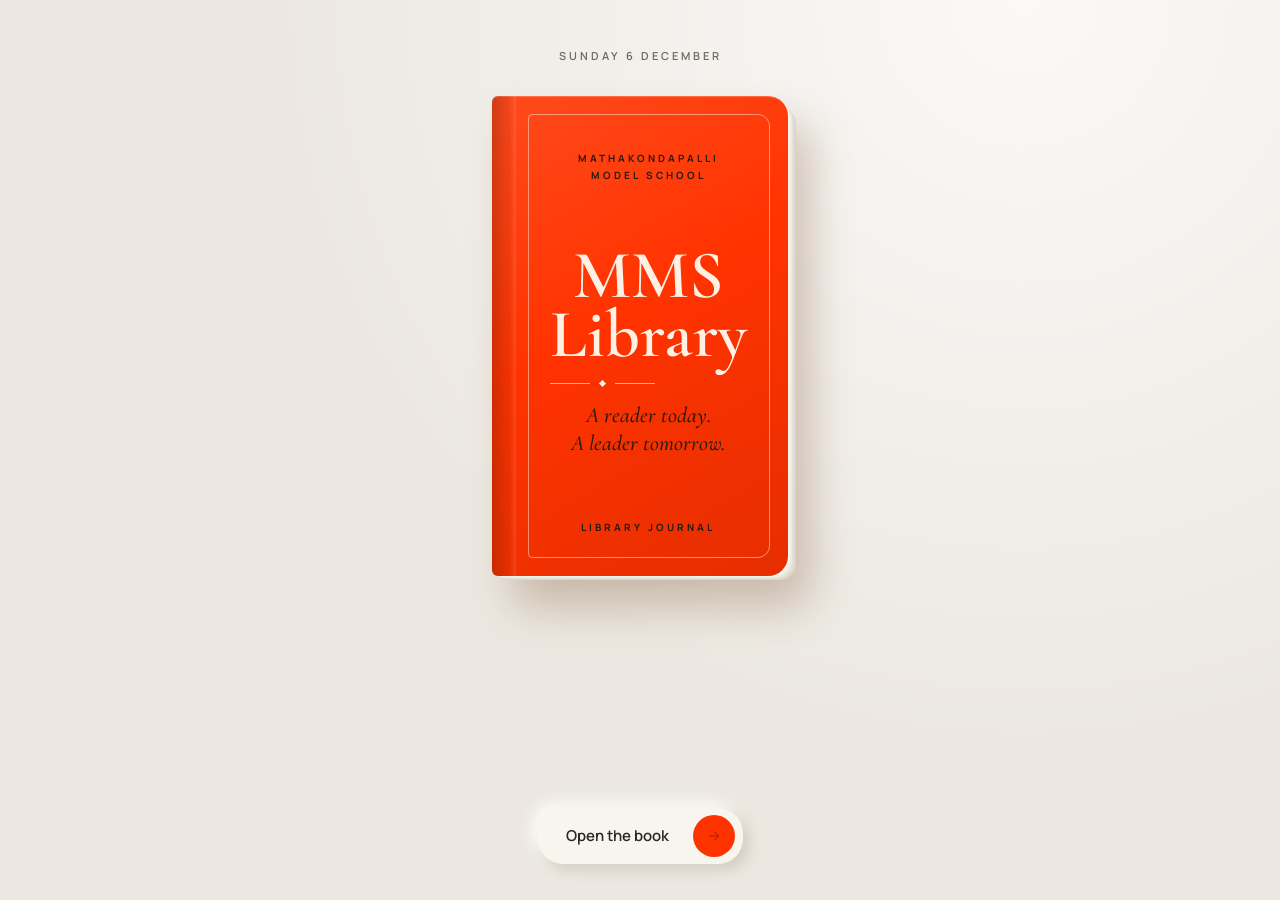
==== index.html @ b8373d0b "New look: premium library journal design Rebuilds every screen as a book page: cover screen, chapter" ====
<!DOCTYPE html>
<html lang="en">
<head>
<meta charset="UTF-8">
<meta name="viewport" content="width=device-width, initial-scale=1.0, maximum-scale=1.0, user-scalable=no">
<title>MMS Library</title>
<meta name="theme-color" content="#ECE8E1">
<meta name="description" content="Library attendance and reading assessment tracking for Mathakondapalli Model School.">
<link rel="manifest" href="./manifest.json">
<link rel="icon" href="./icons/icon-192.png">
<link rel="apple-touch-icon" href="./icons/icon-180.png">
<meta name="apple-mobile-web-app-capable" content="yes">
<meta name="apple-mobile-web-app-status-bar-style" content="default">
<meta name="apple-mobile-web-app-title" content="MMS Library">
<link rel="preconnect" href="https://fonts.googleapis.com">
<link rel="preconnect" href="https://fonts.gstatic.com" crossorigin>
<link href="https://fonts.googleapis.com/css2?family=Cormorant+Garamond:ital,wght@0,500;0,600;1,500&family=Manrope:wght@400;500;600;700&display=swap" rel="stylesheet">
<link rel="stylesheet" href="./styles.css?v=20261002-1">
</head>
<body>

<div id="cover" hidden>
  <span class="cover-date" id="coverDate"></span>
  <div class="cover-book">
    <span class="cover-school">MATHAKONDAPALLI<br>MODEL SCHOOL</span>
    <div>
      <div class="cover-title">MMS<br>Library</div>
      <div class="cover-orn" aria-hidden="true"><i></i><b></b><i></i></div>
      <div class="cover-tag">A reader today.<br>A leader tomorrow.</div>
    </div>
    <span class="cover-foot">LIBRARY JOURNAL</span>
  </div>
  <button class="btn soft" id="openBook">Open the book <span class="knob"><svg viewBox="0 0 24 24" fill="none" stroke="currentColor" stroke-width="2.2" stroke-linecap="round" stroke-linejoin="round" aria-hidden="true"><path d="M5 12h14M13 6l6 6-6 6"/></svg></span></button>
</div>

<div id="app"><main id="main">
  <div id="content"><div class="loading"><div class="spinner"></div>Loading…</div></div>
</main></div>

<nav id="tabbar">
  <button class="tab" data-route="dashboard"><svg viewBox="0 0 24 24" fill="none" stroke="currentColor" stroke-linecap="round" stroke-linejoin="round" aria-hidden="true"><path d="M3 11l9-8 9 8M5 10v10h14V10"/></svg>Home</button>
  <button class="tab" data-route="timetable"><svg viewBox="0 0 24 24" fill="none" stroke="currentColor" stroke-linecap="round" stroke-linejoin="round" aria-hidden="true"><rect x="3" y="4" width="18" height="17" rx="3"/><path d="M3 9h18M8 2v4M16 2v4"/></svg>Timetable</button>
  <button class="tab" data-route="students"><svg viewBox="0 0 24 24" fill="none" stroke="currentColor" stroke-linecap="round" stroke-linejoin="round" aria-hidden="true"><circle cx="9" cy="8" r="3"/><path d="M2.5 20c0-3.6 2.9-6 6.5-6s6.5 2.4 6.5 6M16 9a3 3 0 1 1 0 6M16 15c3 .4 5 2.2 5.5 5"/></svg>Students</button>
  <button class="tab" data-route="attendance"><svg viewBox="0 0 24 24" fill="none" stroke="currentColor" stroke-linecap="round" stroke-linejoin="round" aria-hidden="true"><path d="M9 12l2 2 4-4"/><rect x="3" y="4" width="18" height="17" rx="3"/></svg>Attendance</button>
  <button class="tab" data-route="reports"><svg viewBox="0 0 24 24" fill="none" stroke="currentColor" stroke-linecap="round" stroke-linejoin="round" aria-hidden="true"><path d="M4 19V9M12 19V5M20 19v-7M3 19h18"/></svg>Reports</button>
</nav>

<div id="toast" role="status" aria-live="polite"></div>

<script src="./config.js?v=20261002-1"></script>
<script src="./app.js?v=20261002-1"></script>
</body>
</html>
---- styles.css ----
/* MMS Library — "premium journal" theme
   Warm paper pages, soft raised (neumorphic) surfaces, one orange accent,
   quiet pastels only for status (present/absent) and reading scores. */

:root{
  --bg:#ECE8E1;
  --paper:#F8F5EF;
  --paper-in:#F1EDE5;
  --ink:#2A2622;
  --muted:#6E675E;
  --line:#ECE6DB;
  --orange:#FF3300;
  --orange-ink:#C22700;
  --on-orange:#2A1A12;
  --cream:#FFF0E4;

  --present:#CDE8C4; --present-ink:#1F3A1C;
  --absent:#F7CFC9;  --absent-ink:#4A1E18;
  --score-1:#F7CFC9; --score-1-ink:#4A1E18;
  --score-2:#FBDCC2; --score-2-ink:#4A2A12;
  --score-3:#F6E6AE; --score-3-ink:#3E3410;
  --score-4:#CDE8C4; --score-4-ink:#1F3A1C;
  --score-5:#C4E2E4; --score-5-ink:#16363A;
  --tint-1:#EED8D4; --tint-2:#D9E2EA; --tint-3:#DCE5D5; --tint-4:#F0E4C8; --tint-5:#E0DAEA;

  --raise:6px 6px 14px rgba(170,158,140,.38),-6px -6px 14px rgba(255,255,255,.9);
  --raise-sm:3px 3px 8px rgba(170,158,140,.38),-3px -3px 8px rgba(255,255,255,.9);
  --inset:inset 3px 3px 7px rgba(170,158,140,.38),inset -3px -3px 7px rgba(255,255,255,.9);
  --inset-sm:inset 2px 2px 5px rgba(170,158,140,.38),inset -2px -2px 5px rgba(255,255,255,.9);
  --orange-lift:3px 5px 12px rgba(150,70,40,.28);

  --font-display:'Cormorant Garamond',Georgia,serif;
  --font-body:'Manrope',system-ui,-apple-system,'Segoe UI',sans-serif;
}

*{box-sizing:border-box}
html,body{margin:0;min-height:100%}
body{
  background:radial-gradient(circle at 80% 0%,rgba(255,255,255,.75),transparent 55%),var(--bg);
  background-attachment:fixed;
  color:var(--ink);font-family:var(--font-body);font-size:15px;line-height:1.45;
  -webkit-font-smoothing:antialiased;font-variant-numeric:lining-nums;-webkit-tap-highlight-color:transparent;
}
button,input,select,textarea{font:inherit;color:inherit}
button{cursor:pointer}
h1,h2,h3{margin:0;font-family:var(--font-display);font-weight:600;line-height:1.05}
p{margin:0}
svg{display:block}

/* ---------------- shell ---------------- */
#app{padding:16px 16px 104px}
#main{max-width:920px;margin:0 auto}

/* The page of the book. Spine shadow and a fine hairline sit on the left,
   stacked page edges on the right, and an orange ribbon marks the page. */
#content{
  position:relative;min-height:calc(100vh - 136px);
  padding:34px 22px 18px 40px;display:flex;flex-direction:column;gap:18px;
  border-radius:6px 24px 24px 6px;
  background:
    linear-gradient(90deg,rgba(120,105,85,.18),rgba(120,105,85,.05) 20px,transparent 20px),
    linear-gradient(90deg,transparent 26px,rgba(120,105,85,.12) 26px,rgba(120,105,85,.12) 27px,transparent 27px),
    var(--paper);
  box-shadow:3px 2px 0 -1px #F2EEE6,6px 4px 0 -2px #EAE5DB,9px 6px 0 -3px #E1DBCF,
    14px 16px 30px rgba(150,138,120,.32),-8px -8px 20px rgba(255,255,255,.85);
}
#content::after{
  content:"";position:absolute;top:-4px;right:36px;width:14px;height:30px;background:var(--orange);
  clip-path:polygon(0 0,100% 0,100% 100%,50% 78%,0 100%);
}
@media(min-width:720px){#content{padding:44px 40px 22px 60px}}

/* ---------------- bottom navigation ---------------- */
#tabbar{
  position:fixed;left:16px;right:16px;bottom:16px;z-index:20;max-width:520px;margin:0 auto;
  height:64px;padding:0 6px;display:flex;border-radius:22px;background:var(--paper);box-shadow:var(--raise);
}
#tabbar .tab{
  flex:1;position:relative;border:0;background:none;display:flex;flex-direction:column;align-items:center;justify-content:center;gap:4px;
  color:var(--muted);font-size:11px;font-weight:600;
}
#tabbar .tab svg{width:20px;height:20px;stroke-width:1.8}
#tabbar .tab.active{color:var(--ink);font-weight:700}
#tabbar .tab.active svg{color:var(--orange-ink)}
#tabbar .tab.active::before{
  content:"";position:absolute;top:0;width:12px;height:14px;background:var(--orange);
  clip-path:polygon(0 0,100% 0,100% 100%,50% 75%,0 100%);
}

/* ---------------- page header ---------------- */
.page-head{display:flex;flex-direction:column;gap:4px}
.page-head-top{display:flex;justify-content:space-between;align-items:center;gap:12px;padding-right:44px}
.chapter{font-size:11px;font-weight:700;letter-spacing:2.5px;color:var(--orange-ink);text-transform:uppercase}
.page-meta{font-size:12px;font-weight:500;color:var(--muted)}
.page-title-row{display:flex;justify-content:space-between;align-items:flex-end;gap:12px;flex-wrap:wrap}
.page-head h1{font-size:42px}
.page-head .sub{font-size:13px;color:var(--muted);margin-top:2px}
.rule{margin-top:8px;height:1px;background:linear-gradient(90deg,rgba(42,38,34,.22),rgba(42,38,34,0))}
.page-num{margin-top:auto;padding-top:6px;text-align:center;font-family:var(--font-display);font-style:italic;font-size:14px;color:var(--muted)}
.link-back{align-self:flex-start;border:0;background:none;padding:0;font-size:13px;font-weight:600;color:var(--muted)}
.link-back:hover{color:var(--orange-ink)}
.section-title{font-family:var(--font-display);font-style:italic;font-size:20px;font-weight:500}

/* ---------------- orange hero (folder-tab shape) ---------------- */
.hero-tab{margin-left:-8px;display:flex;flex-direction:column;filter:drop-shadow(6px 10px 14px rgba(140,75,45,.22))}
.hero-tab-top{display:flex;align-items:flex-end}
.hero-tab-top span{min-width:178px;height:38px;padding:0 22px;display:flex;align-items:center;background:var(--orange);border-radius:26px 12px 0 0;
  font-size:10px;font-weight:700;letter-spacing:2px;color:var(--on-orange);text-transform:uppercase;white-space:nowrap}
.hero-tab-top i{width:26px;height:26px;background:radial-gradient(circle at 100% 0,transparent 25.5px,var(--orange) 26px)}
.hero-tab-body{background:var(--orange);border-radius:0 26px 26px 26px;padding:2px 18px 18px 22px;display:flex;justify-content:space-between;align-items:flex-end;gap:12px;flex-wrap:wrap;color:var(--on-orange)}
.hero-tab.with-float .hero-tab-body{padding-bottom:44px}
.big-num{display:flex;align-items:baseline;gap:10px;font-family:var(--font-display);color:var(--cream)}
.big-num strong{font-size:72px;font-weight:600;line-height:.95}
.big-num span{font-size:26px;font-weight:500}
.hero-name{font-family:var(--font-display);font-size:36px;font-weight:600;color:var(--cream);line-height:1}
.hero-stack{display:flex;flex-direction:column;gap:10px}
.hero-side{display:flex;flex-direction:column;align-items:center}
.hero-side strong{font-family:var(--font-display);font-size:52px;font-weight:600;color:var(--cream);line-height:.95}
.hero-side span{font-size:10px;font-weight:700;letter-spacing:1.5px}
.float-action{display:flex;justify-content:flex-end;margin-top:-58px;position:relative}

/* ---------------- surfaces ---------------- */
.ledger{border-radius:20px;background:var(--paper);box-shadow:var(--raise);padding:2px 12px}
.ledger-row{display:flex;align-items:center;gap:12px;min-height:60px;padding:8px 0;border-bottom:1px solid var(--line)}
.ledger-row:last-child{border-bottom:0}
.ledger-row.clickable{cursor:pointer}
.row-main{flex:1;min-width:0;display:flex;flex-direction:column}
.row-main strong{font-size:14px;font-weight:600;overflow:hidden;text-overflow:ellipsis;white-space:nowrap}
.row-main span{font-size:12px;color:var(--muted);overflow:hidden;text-overflow:ellipsis;white-space:nowrap}
.row-actions{display:flex;gap:8px;align-items:center}
.stat-strip{display:grid;grid-template-columns:repeat(3,minmax(0,1fr));padding:14px 0;border-radius:20px;background:var(--paper);box-shadow:var(--raise)}
.stat-strip>div{display:flex;flex-direction:column;align-items:center;text-align:center;padding:0 6px}
.stat-strip>div+div{border-left:1px solid #E6E0D5}
.stat-strip strong,.stat-grid strong{font-family:var(--font-display);font-size:30px;font-weight:600;line-height:1}
.stat-strip span{font-size:11px;font-weight:500;color:var(--muted)}
.stat-grid{display:grid;grid-template-columns:repeat(2,minmax(0,1fr));border-radius:20px;background:var(--paper);box-shadow:var(--raise)}
.stat-grid>div{padding:14px 16px;display:flex;flex-direction:column;gap:2px;border-bottom:1px solid var(--line)}
.stat-grid>div:nth-child(odd){border-right:1px solid var(--line)}
.stat-grid>div:nth-last-child(-n+2){border-bottom:0}
.stat-grid span{display:flex;align-items:center;gap:6px;font-size:11px;font-weight:600;color:var(--muted)}
.stat-grid span i{width:8px;height:8px;border-radius:4px}
.stat-grid strong{font-size:36px}
.card{border-radius:20px;background:var(--paper);box-shadow:var(--raise);padding:16px}
.split{display:grid;gap:18px}
@media(min-width:720px){.split{grid-template-columns:1fr 1fr}}

/* ---------------- avatars, chips, time blocks ---------------- */
.avatar{width:40px;height:40px;flex:none;border-radius:20px;display:flex;align-items:center;justify-content:center;
  font-family:var(--font-display);font-size:17px;font-weight:600;background:var(--tint-1)}
.avatar.large{width:64px;height:64px;border-radius:32px;font-size:26px}
.t1{background:var(--tint-1)}.t2{background:var(--tint-2)}.t3{background:var(--tint-3)}.t4{background:var(--tint-4)}.t5{background:var(--tint-5)}
.time-block{width:58px;height:46px;flex:none;border-radius:12px;display:flex;flex-direction:column;align-items:center;justify-content:center}
.time-block strong{font-size:13px;font-weight:700}
.time-block span{font-size:10px;font-weight:500}
.chip{display:inline-flex;align-items:center;height:26px;padding:0 12px;border-radius:13px;font-size:11px;font-weight:600;white-space:nowrap;background:var(--paper-in);color:var(--ink)}
.chip.present{background:var(--present);color:var(--present-ink)}
.chip.absent{background:var(--absent);color:var(--absent-ink)}
.chip.sand{background:var(--tint-4)}
.chip.lilac{background:var(--tint-5)}
.chips{display:flex;gap:8px;flex-wrap:wrap}
.tag{font-size:10px;font-weight:700;letter-spacing:1.5px;color:var(--muted);text-transform:uppercase}
.tag.now{color:var(--orange-ink)}

/* ---------------- buttons ---------------- */
.btn{height:50px;padding:0 22px;border:0;border-radius:25px;display:inline-flex;align-items:center;justify-content:center;gap:10px;
  background:var(--orange);color:var(--on-orange);font-size:15px;font-weight:700;
  box-shadow:6px 8px 18px rgba(150,70,40,.28),inset 0 1px 0 rgba(255,255,255,.22)}
.btn svg{width:16px;height:16px}
.btn.block{width:100%}
.btn.soft{background:var(--paper);color:var(--ink);box-shadow:var(--raise-sm);font-weight:600}
.btn.soft svg{color:var(--orange-ink)}
.btn.small{height:40px;padding:0 16px;font-size:13px;border-radius:20px}
.btn.tiny{height:34px;padding:0 14px;font-size:12px;border-radius:17px}
.btn:disabled{opacity:.6;cursor:default}
.on-orange .btn.soft{box-shadow:3px 5px 12px rgba(120,55,30,.25)}
.float-action .btn.soft{box-shadow:6px 8px 16px rgba(150,138,120,.35),-4px -4px 10px rgba(255,255,255,.85);padding-right:8px}
.float-action .btn.soft .knob{width:34px;height:34px;border-radius:17px;background:var(--paper-in);box-shadow:var(--inset-sm);display:flex;align-items:center;justify-content:center}
.icon-btn{width:40px;height:40px;flex:none;border:0;border-radius:20px;background:var(--paper);box-shadow:var(--raise-sm);display:flex;align-items:center;justify-content:center;color:var(--ink)}
.icon-btn svg{width:14px;height:14px}
.pill-btn{min-width:36px;height:36px;padding:0 12px;border:0;border-radius:18px;background:var(--paper);box-shadow:var(--raise-sm);font-size:13px;font-weight:700;color:var(--ink)}
.pill-btn.on{background:var(--orange);color:var(--on-orange);box-shadow:var(--orange-lift)}
.actions-row{display:flex;gap:10px;flex-wrap:wrap}
.actions-row .btn{flex:1}

/* ---------------- forms ---------------- */
.field{display:flex;flex-direction:column;gap:6px;min-width:0}
.field label{font-size:10px;font-weight:700;letter-spacing:1.5px;color:var(--muted);text-transform:uppercase}
.field input,.field select,.field textarea,.searchbox{
  width:100%;height:46px;padding:0 16px;border:0;border-radius:23px;background:var(--paper-in);box-shadow:var(--inset);outline:none;font-size:14px;
}
.field select{appearance:none;-webkit-appearance:none;padding-right:36px;
  background-image:url("data:image/svg+xml,%3Csvg xmlns='http://www.w3.org/2000/svg' width='12' height='12' viewBox='0 0 24 24' fill='none' stroke='%236E675E' stroke-width='2.5' stroke-linecap='round'%3E%3Cpath d='M6 9l6 6 6-6'/%3E%3C/svg%3E");
  background-repeat:no-repeat;background-position:right 16px center}
.field input[type=date],.field input[type=month]{padding:0 12px;font-size:13px}
.field textarea{height:auto;min-height:84px;padding:12px 16px;border-radius:18px;resize:vertical;font-family:var(--font-display);font-style:italic;font-size:17px}
.field input:focus,.field select:focus,.field textarea:focus,.searchbox:focus-within{box-shadow:var(--inset),0 0 0 2px rgba(255,51,0,.35)}
.field input[readonly]{color:var(--muted)}
.searchbox{display:flex;align-items:center;gap:10px}
.searchbox svg{width:16px;height:16px;color:var(--muted);flex:none}
.searchbox input{flex:1;min-width:0;border:0;background:none;outline:none;font-size:14px}
.form-grid{display:grid;grid-template-columns:repeat(2,minmax(0,1fr));gap:12px}
.form-grid .wide{grid-column:1/-1}
.filter-grid{display:grid;grid-template-columns:repeat(2,minmax(0,1fr));gap:12px;align-items:end}
@media(min-width:720px){.filter-grid.four{grid-template-columns:repeat(4,minmax(0,1fr))}}
.form-actions{display:flex;gap:10px;justify-content:flex-end;flex-wrap:wrap;margin-top:6px}
.note{font-size:13px;color:var(--muted)}

/* ---------------- week pills ---------------- */
.week-pills{display:flex;justify-content:space-between;gap:6px}
.week-pills button{flex:1;max-width:56px;height:62px;border:0;border-radius:22px;background:var(--paper);box-shadow:var(--raise-sm);
  display:flex;flex-direction:column;align-items:center;justify-content:center;gap:2px;color:var(--ink)}
.week-pills button span{font-size:10px;font-weight:700;letter-spacing:1px;text-transform:uppercase}
.week-pills button strong{font-family:var(--font-display);font-size:22px;font-weight:600;line-height:1}
.week-pills button.on{background:var(--orange);color:var(--on-orange);box-shadow:var(--orange-lift)}

/* ---------------- attendance ---------------- */
.mark{width:38px;height:38px;flex:none;border:0;border-radius:19px;font-size:12px;font-weight:700;background:var(--paper-in);color:var(--muted);box-shadow:var(--inset-sm)}
.mark.present.on{background:var(--present);color:var(--present-ink);box-shadow:2px 3px 8px rgba(100,150,95,.35)}
.mark.absent.on{background:var(--absent);color:var(--absent-ink);box-shadow:2px 3px 8px rgba(190,110,100,.35)}

/* ---------------- reading scores ---------------- */
.rubric-row{display:flex;align-items:center;justify-content:space-between;gap:10px;min-height:48px;border-bottom:1px solid var(--line)}
.rubric-row:last-child{border-bottom:0}
.rubric-row>span{flex:1;min-width:0;font-size:13px;font-weight:600;overflow:hidden;text-overflow:ellipsis}
.dots{display:flex;gap:4px;flex:none}
.dots button{width:28px;height:28px;border:0;border-radius:14px;font-size:11px;font-weight:700;background:var(--paper-in);color:var(--muted);box-shadow:var(--inset-sm)}
.dots button.on{box-shadow:2px 3px 6px rgba(150,140,120,.3)}
.s1 .on,.dot.s1{background:var(--score-1);color:var(--score-1-ink)}
.s2 .on,.dot.s2{background:var(--score-2);color:var(--score-2-ink)}
.s3 .on,.dot.s3{background:var(--score-3);color:var(--score-3-ink)}
.s4 .on,.dot.s4{background:var(--score-4);color:var(--score-4-ink)}
.s5 .on,.dot.s5{background:var(--score-5);color:var(--score-5-ink)}
.scale{display:flex;flex-wrap:wrap;gap:6px}
.scale .chip{height:24px;padding:0 10px}
.mini-scores{display:grid;grid-template-columns:repeat(3,minmax(0,1fr));gap:8px 12px;margin-top:8px}
.mini-scores div{display:flex;align-items:center;justify-content:space-between;gap:6px;font-size:12px;color:var(--muted)}
.mini-scores .dot{min-width:26px;height:22px;padding:0 6px;border-radius:11px;display:inline-flex;align-items:center;justify-content:center;font-size:11px;font-weight:700}

/* ---------------- reports ---------------- */
.bars{display:flex;justify-content:space-between;align-items:flex-end;gap:6px;width:100%;min-width:0;min-height:150px;padding-top:8px;overflow-x:auto;scrollbar-width:none}
.bars::-webkit-scrollbar{display:none}
.bar{flex:1 0 30px;min-width:30px;max-width:44px;display:flex;flex-direction:column;align-items:center;gap:6px}
.bar b{font-family:var(--font-display);font-size:15px;font-weight:600;color:var(--cream)}
.bar i{width:18px;border-radius:11px;background:var(--cream);box-shadow:inset 0 -2px 0 rgba(0,0,0,.06)}
.bar span{font-size:10px;font-weight:700;color:var(--on-orange);max-width:100%;overflow:hidden;text-overflow:ellipsis;white-space:nowrap}

/* ---------------- cover ---------------- */
#cover{
  position:fixed;inset:0;z-index:50;overflow:auto;
  background:radial-gradient(circle at 80% 0%,rgba(255,255,255,.75),transparent 55%),var(--bg);
  display:flex;flex-direction:column;align-items:center;gap:32px;padding:48px 24px 36px;
  transition:opacity .45s ease,transform .45s ease;
}
#cover[hidden]{display:none}
#cover.leaving{opacity:0;transform:scale(1.03)}
.cover-date{font-size:11px;font-weight:600;letter-spacing:3px;color:var(--muted);text-transform:uppercase}
.cover-book{
  position:relative;width:296px;max-width:100%;min-height:480px;flex:none;border-radius:6px 20px 20px 6px;
  background:linear-gradient(150deg,#FF4A1C 0%,#FF3300 45%,#E62E00 100%);
  box-shadow:3px 2px 0 -1px #F8F5EF,6px 4px 0 -2px #EFEBE3,9px 6px 0 -3px #E5E0D6,12px 8px 0 -4px #DCD6CA,22px 30px 44px rgba(120,70,40,.3),inset 0 1px 0 rgba(255,255,255,.22);
  display:flex;flex-direction:column;align-items:center;justify-content:space-between;padding:54px 30px 40px 46px;text-align:center;color:var(--on-orange);
}
.cover-book::before{content:"";position:absolute;left:0;top:0;bottom:0;width:24px;border-radius:6px 0 0 6px;background:linear-gradient(90deg,rgba(70,25,8,.26),rgba(70,25,8,.06) 75%,rgba(255,255,255,.1))}
.cover-book::after{content:"";position:absolute;left:36px;top:18px;right:18px;bottom:18px;border:1px solid rgba(255,238,224,.5);border-radius:4px 12px 12px 4px;pointer-events:none}
.cover-book>*{position:relative}
.cover-school,.cover-foot{font-size:10px;font-weight:700;letter-spacing:3px;line-height:1.7}
.cover-title{font-family:var(--font-display);font-size:68px;font-weight:600;color:var(--cream);line-height:.88}
.cover-orn{display:flex;align-items:center;gap:10px;margin:16px 0}
.cover-orn i{width:40px;border-top:1px solid rgba(255,240,228,.65)}
.cover-orn b{width:5px;height:5px;transform:rotate(45deg);background:var(--cream)}
.cover-tag{font-family:var(--font-display);font-style:italic;font-size:22px;font-weight:500;line-height:1.25}
#cover .btn.soft{height:56px;padding:0 8px 0 28px;font-size:15px;gap:24px;margin-top:auto;box-shadow:var(--raise)}
#cover .btn.soft .knob{width:42px;height:42px;border-radius:21px;background:var(--orange);display:flex;align-items:center;justify-content:center;color:var(--on-orange)}

/* ---------------- feedback ---------------- */
#toast{position:fixed;left:50%;bottom:96px;transform:translateX(-50%) translateY(10px);z-index:60;opacity:0;pointer-events:none;
  max-width:calc(100% - 32px);padding:12px 18px;border-radius:18px;background:var(--paper);box-shadow:var(--raise);font-size:13px;font-weight:600;transition:all .25s}
#toast.show{opacity:1;transform:translateX(-50%) translateY(0)}
.loading,.empty{text-align:center;color:var(--muted);padding:2.4rem 1rem;font-size:13px}
.empty{font-family:var(--font-display);font-style:italic;font-size:17px}
.spinner{width:22px;height:22px;border-radius:50%;border:3px solid rgba(42,38,34,.08);border-top-color:var(--orange);margin:0 auto .75rem;animation:spin .7s linear infinite}
@keyframes spin{to{transform:rotate(360deg)}}
.setup-banner{border-radius:18px;padding:16px;background:var(--paper-in);box-shadow:var(--inset);font-size:13px;line-height:1.5}
.setup-banner code{background:var(--paper);padding:1px 6px;border-radius:6px}
.connection-error{display:flex;flex-direction:column;gap:10px}
.connection-error p{font-size:13px;color:var(--muted)}

@media(prefers-reduced-motion:reduce){*{transition:none!important;animation:none!important}}

/* ---------------- small layout helpers ---------------- */
[hidden]{display:none!important}
.stack{display:flex;flex-direction:column;gap:18px}
.ledger-row.column{flex-direction:column;align-items:stretch;gap:6px}
.row-top{display:flex;justify-content:space-between;align-items:center;gap:10px}
.row-chips{display:flex;flex-direction:column;align-items:flex-end;gap:4px}
.quote{font-family:var(--font-display);font-style:italic;font-size:16px;color:var(--muted)}
.month-field{width:170px}
.on-orange .empty{color:var(--on-orange);padding:1rem;width:100%}
@media(min-width:720px){.mini-scores{grid-template-columns:repeat(3,minmax(0,1fr))}}
@media(max-width:719px){.mini-scores{grid-template-columns:repeat(2,minmax(0,1fr))}}
.hero-actions{display:flex;gap:8px}
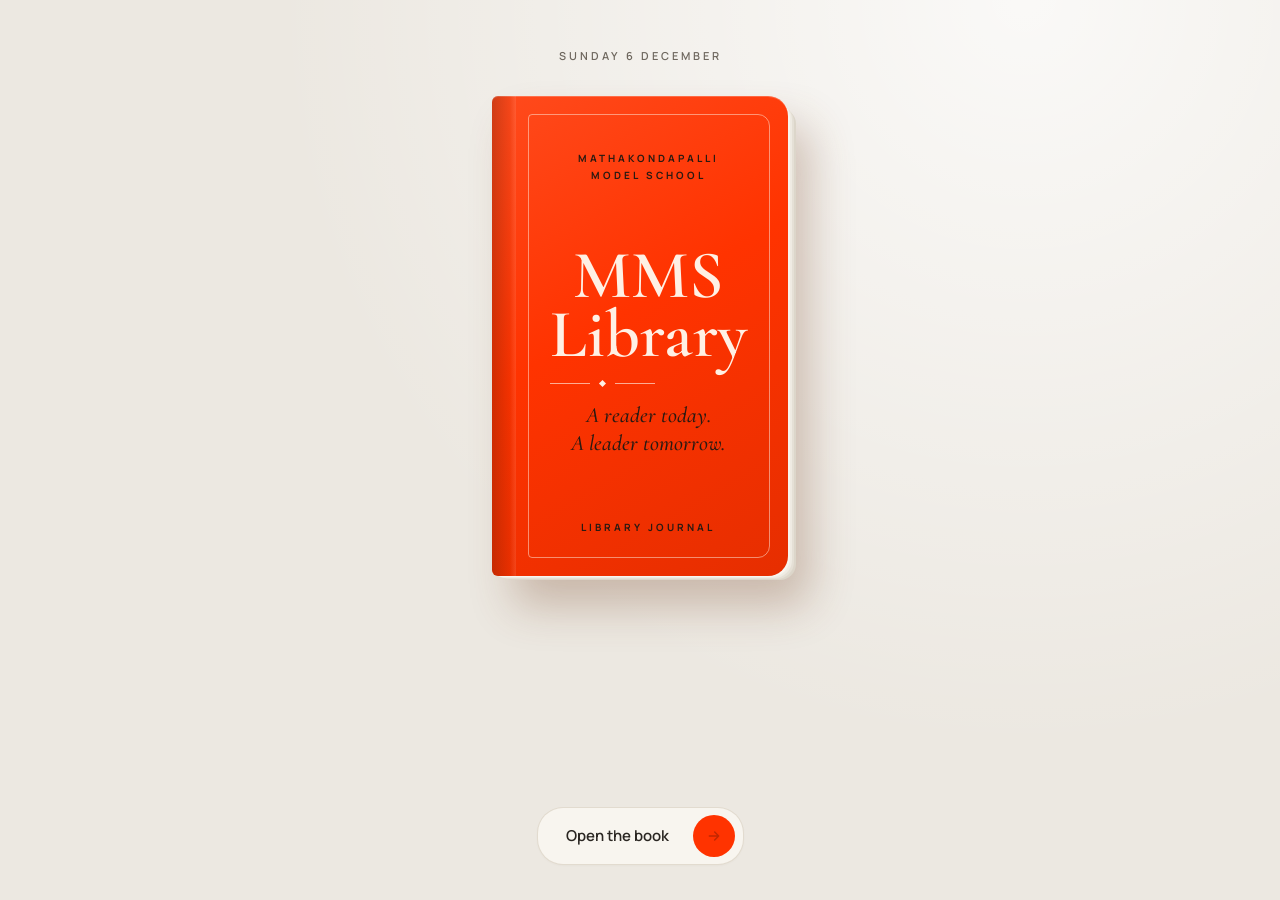
==== commit 488c9942: "Calmer cards and menu (option A); keep the orange card as it was Flat surfaces with a fine border an" ====
--- a/index.html
+++ b/index.html
@@ -15,7 +15,7 @@
 <link rel="preconnect" href="https://fonts.googleapis.com">
 <link rel="preconnect" href="https://fonts.gstatic.com" crossorigin>
 <link href="https://fonts.googleapis.com/css2?family=Cormorant+Garamond:ital,wght@0,500;0,600;1,500&family=Manrope:wght@400;500;600;700&display=swap" rel="stylesheet">
-<link rel="stylesheet" href="./styles.css?v=20261002-1">
+<link rel="stylesheet" href="./styles.css?v=20261002-2">
 </head>
 <body>
 
@@ -48,6 +48,6 @@
 <div id="toast" role="status" aria-live="polite"></div>
 
 <script src="./config.js?v=20261002-1"></script>
-<script src="./app.js?v=20261002-1"></script>
+<script src="./app.js?v=20261002-2"></script>
 </body>
 </html>
--- a/styles.css
+++ b/styles.css
@@ -23,10 +23,12 @@
   --score-5:#C4E2E4; --score-5-ink:#16363A;
   --tint-1:#EED8D4; --tint-2:#D9E2EA; --tint-3:#DCE5D5; --tint-4:#F0E4C8; --tint-5:#E0DAEA;
 
-  --raise:6px 6px 14px rgba(170,158,140,.38),-6px -6px 14px rgba(255,255,255,.9);
-  --raise-sm:3px 3px 8px rgba(170,158,140,.38),-3px -3px 8px rgba(255,255,255,.9);
-  --inset:inset 3px 3px 7px rgba(170,158,140,.38),inset -3px -3px 7px rgba(255,255,255,.9);
-  --inset-sm:inset 2px 2px 5px rgba(170,158,140,.38),inset -2px -2px 5px rgba(255,255,255,.9);
+  /* flat surfaces: a fine border (drawn as a 1px ring) and a faint shadow */
+  --edge:#E2DBCF;
+  --raise:0 0 0 1px var(--edge),0 1px 3px rgba(60,45,30,.06);
+  --raise-sm:0 0 0 1px var(--edge),0 1px 2px rgba(60,45,30,.05);
+  --inset:inset 0 0 0 1px var(--edge);
+  --inset-sm:inset 0 0 0 1px var(--edge);
   --orange-lift:3px 5px 12px rgba(150,70,40,.28);
 
   --font-display:'Cormorant Garamond',Georgia,serif;
@@ -80,12 +82,7 @@
   color:var(--muted);font-size:11px;font-weight:600;
 }
 #tabbar .tab svg{width:20px;height:20px;stroke-width:1.8}
-#tabbar .tab.active{color:var(--ink);font-weight:700}
-#tabbar .tab.active svg{color:var(--orange-ink)}
-#tabbar .tab.active::before{
-  content:"";position:absolute;top:0;width:12px;height:14px;background:var(--orange);
-  clip-path:polygon(0 0,100% 0,100% 100%,50% 75%,0 100%);
-}
+#tabbar .tab.active{color:var(--orange-ink);font-weight:700}
 
 /* ---------------- page header ---------------- */
 .page-head{display:flex;flex-direction:column;gap:4px}
@@ -133,6 +130,8 @@
 .stat-strip>div+div{border-left:1px solid #E6E0D5}
 .stat-strip strong,.stat-grid strong{font-family:var(--font-display);font-size:30px;font-weight:600;line-height:1}
 .stat-strip span{font-size:11px;font-weight:500;color:var(--muted)}
+.stat-strip .stat-icon{width:26px;height:26px;margin-bottom:6px;border-radius:13px;background:var(--paper-in);color:var(--orange-ink);display:flex;align-items:center;justify-content:center}
+.stat-strip .stat-icon svg{width:15px;height:15px}
 .stat-grid{display:grid;grid-template-columns:repeat(2,minmax(0,1fr));border-radius:20px;background:var(--paper);box-shadow:var(--raise)}
 .stat-grid>div{padding:14px 16px;display:flex;flex-direction:column;gap:2px;border-bottom:1px solid var(--line)}
 .stat-grid>div:nth-child(odd){border-right:1px solid var(--line)}
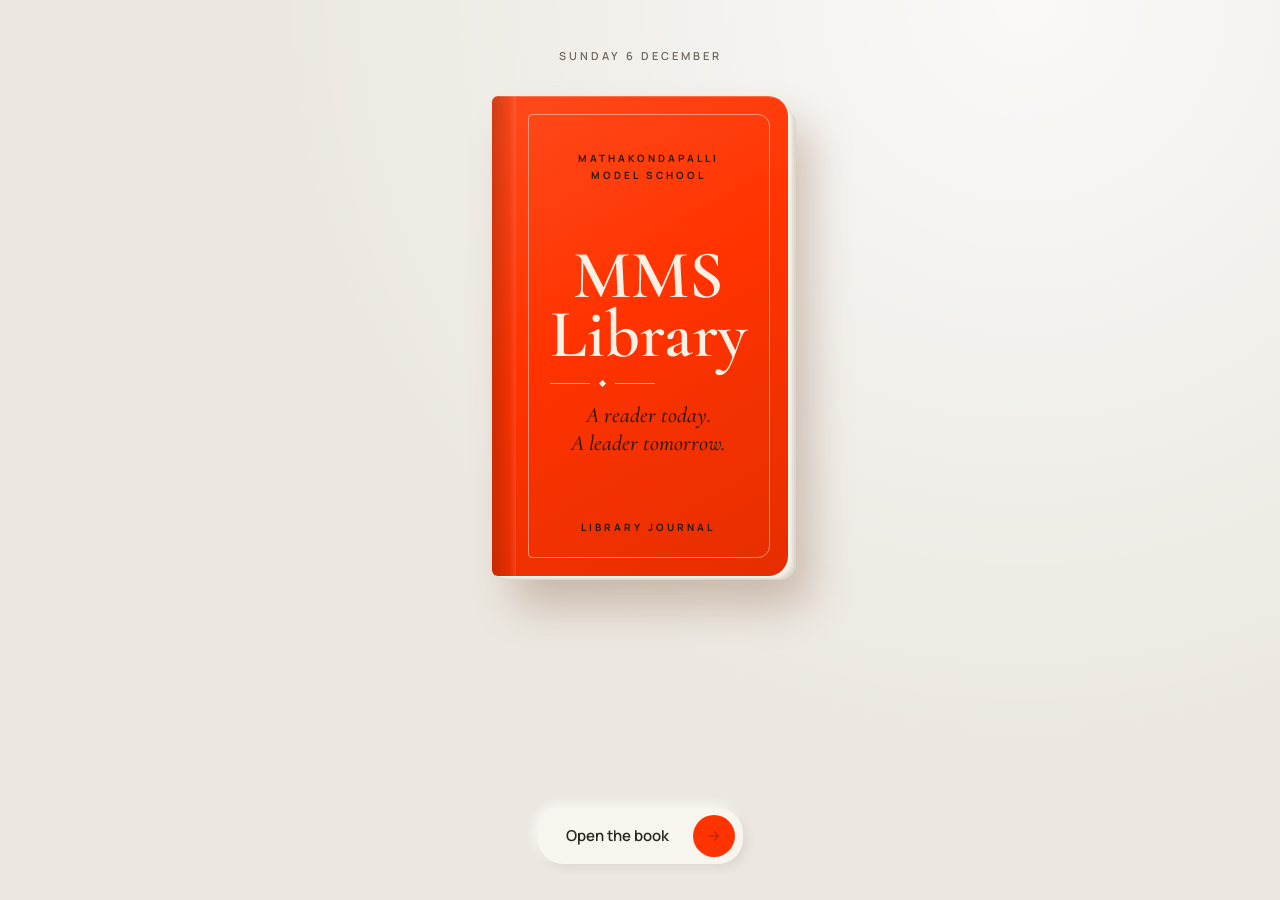
==== commit fb8678d8: "Soft neumorphic cards with light shadows; drop the book-page look Keeps the bookmark ribbon, chapter" ====
--- a/index.html
+++ b/index.html
@@ -15,7 +15,7 @@
 <link rel="preconnect" href="https://fonts.googleapis.com">
 <link rel="preconnect" href="https://fonts.gstatic.com" crossorigin>
 <link href="https://fonts.googleapis.com/css2?family=Cormorant+Garamond:ital,wght@0,500;0,600;1,500&family=Manrope:wght@400;500;600;700&display=swap" rel="stylesheet">
-<link rel="stylesheet" href="./styles.css?v=20261002-2">
+<link rel="stylesheet" href="./styles.css?v=20261002-3">
 </head>
 <body>
 
--- a/styles.css
+++ b/styles.css
@@ -23,12 +23,11 @@
   --score-5:#C4E2E4; --score-5-ink:#16363A;
   --tint-1:#EED8D4; --tint-2:#D9E2EA; --tint-3:#DCE5D5; --tint-4:#F0E4C8; --tint-5:#E0DAEA;
 
-  /* flat surfaces: a fine border (drawn as a 1px ring) and a faint shadow */
-  --edge:#E2DBCF;
-  --raise:0 0 0 1px var(--edge),0 1px 3px rgba(60,45,30,.06);
-  --raise-sm:0 0 0 1px var(--edge),0 1px 2px rgba(60,45,30,.05);
-  --inset:inset 0 0 0 1px var(--edge);
-  --inset-sm:inset 0 0 0 1px var(--edge);
+  /* soft neumorphic surfaces: light shadows only */
+  --raise:4px 4px 10px rgba(170,158,140,.22),-4px -4px 10px rgba(255,255,255,.7);
+  --raise-sm:2px 2px 6px rgba(170,158,140,.2),-2px -2px 6px rgba(255,255,255,.7);
+  --inset:inset 2px 2px 5px rgba(170,158,140,.22),inset -2px -2px 5px rgba(255,255,255,.7);
+  --inset-sm:inset 1.5px 1.5px 4px rgba(170,158,140,.22),inset -1.5px -1.5px 4px rgba(255,255,255,.7);
   --orange-lift:3px 5px 12px rgba(150,70,40,.28);
 
   --font-display:'Cormorant Garamond',Georgia,serif;
@@ -53,24 +52,16 @@
 #app{padding:16px 16px 104px}
 #main{max-width:920px;margin:0 auto}
 
-/* The page of the book. Spine shadow and a fine hairline sit on the left,
-   stacked page edges on the right, and an orange ribbon marks the page. */
+/* Plain page area. An orange bookmark ribbon hangs at the top right. */
 #content{
   position:relative;min-height:calc(100vh - 136px);
-  padding:34px 22px 18px 40px;display:flex;flex-direction:column;gap:18px;
-  border-radius:6px 24px 24px 6px;
-  background:
-    linear-gradient(90deg,rgba(120,105,85,.18),rgba(120,105,85,.05) 20px,transparent 20px),
-    linear-gradient(90deg,transparent 26px,rgba(120,105,85,.12) 26px,rgba(120,105,85,.12) 27px,transparent 27px),
-    var(--paper);
-  box-shadow:3px 2px 0 -1px #F2EEE6,6px 4px 0 -2px #EAE5DB,9px 6px 0 -3px #E1DBCF,
-    14px 16px 30px rgba(150,138,120,.32),-8px -8px 20px rgba(255,255,255,.85);
+  padding:30px 4px 18px;display:flex;flex-direction:column;gap:18px;
 }
 #content::after{
-  content:"";position:absolute;top:-4px;right:36px;width:14px;height:30px;background:var(--orange);
+  content:"";position:absolute;top:-16px;right:20px;width:14px;height:34px;background:var(--orange);
   clip-path:polygon(0 0,100% 0,100% 100%,50% 78%,0 100%);
 }
-@media(min-width:720px){#content{padding:44px 40px 22px 60px}}
+@media(min-width:720px){#content{padding:36px 16px 22px}}
 
 /* ---------------- bottom navigation ---------------- */
 #tabbar{
@@ -82,7 +73,12 @@
   color:var(--muted);font-size:11px;font-weight:600;
 }
 #tabbar .tab svg{width:20px;height:20px;stroke-width:1.8}
-#tabbar .tab.active{color:var(--orange-ink);font-weight:700}
+#tabbar .tab.active{color:var(--ink);font-weight:700}
+#tabbar .tab.active svg{color:var(--orange-ink)}
+#tabbar .tab.active::before{
+  content:"";position:absolute;top:0;width:12px;height:14px;background:var(--orange);
+  clip-path:polygon(0 0,100% 0,100% 100%,50% 75%,0 100%);
+}
 
 /* ---------------- page header ---------------- */
 .page-head{display:flex;flex-direction:column;gap:4px}
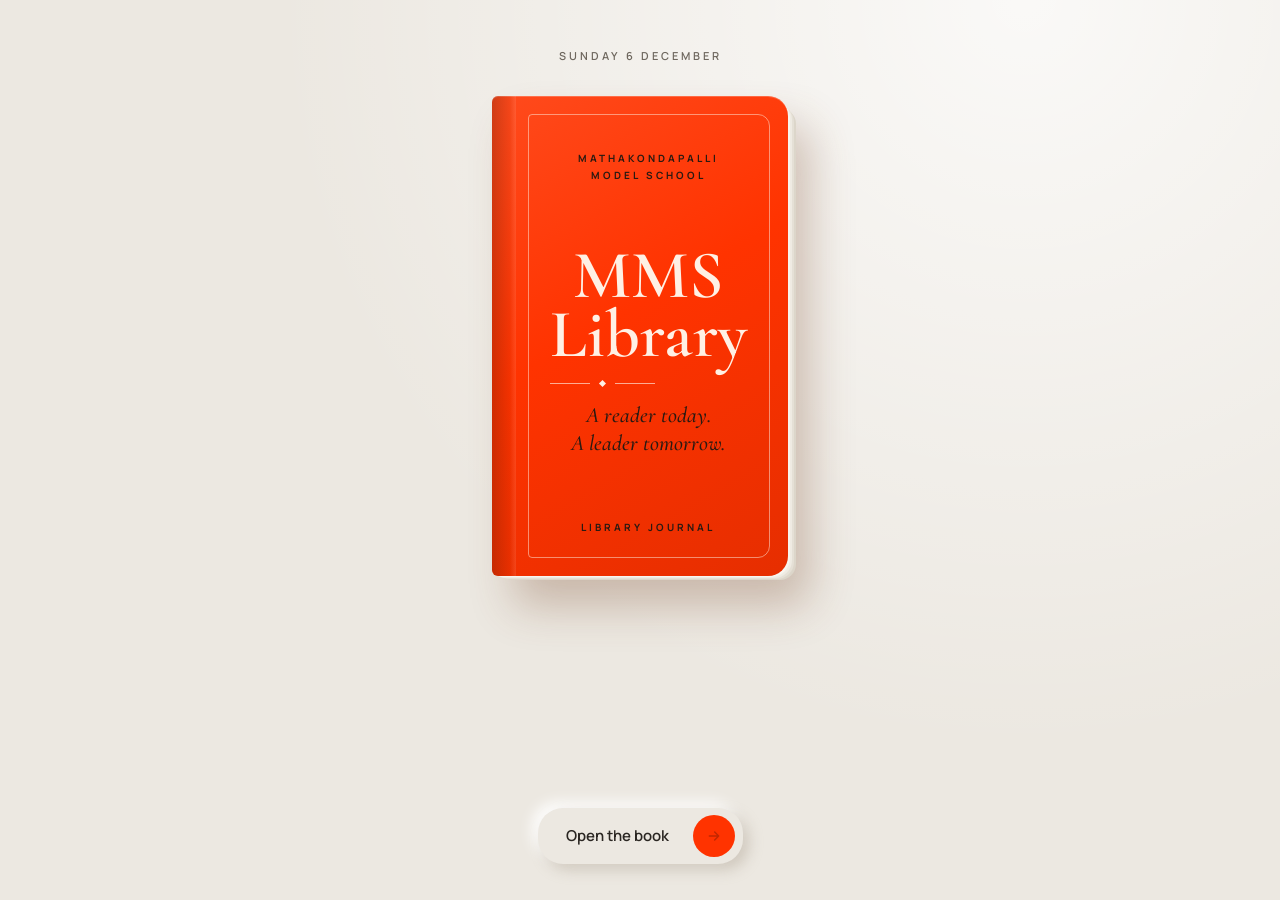
==== commit ed982c28: "Fully neumorphic surfaces around the orange card Cards and buttons share the page colour with full r" ====
--- a/index.html
+++ b/index.html
@@ -15,7 +15,7 @@
 <link rel="preconnect" href="https://fonts.googleapis.com">
 <link rel="preconnect" href="https://fonts.gstatic.com" crossorigin>
 <link href="https://fonts.googleapis.com/css2?family=Cormorant+Garamond:ital,wght@0,500;0,600;1,500&family=Manrope:wght@400;500;600;700&display=swap" rel="stylesheet">
-<link rel="stylesheet" href="./styles.css?v=20261002-3">
+<link rel="stylesheet" href="./styles.css?v=20261002-4">
 </head>
 <body>
 
--- a/styles.css
+++ b/styles.css
@@ -4,8 +4,9 @@
 
 :root{
   --bg:#ECE8E1;
-  --paper:#F8F5EF;
-  --paper-in:#F1EDE5;
+  /* neumorphic: cards share the page colour and are shaped by light and shadow */
+  --paper:#ECE8E1;
+  --paper-in:#ECE8E1;
   --ink:#2A2622;
   --muted:#6E675E;
   --line:#ECE6DB;
@@ -23,11 +24,10 @@
   --score-5:#C4E2E4; --score-5-ink:#16363A;
   --tint-1:#EED8D4; --tint-2:#D9E2EA; --tint-3:#DCE5D5; --tint-4:#F0E4C8; --tint-5:#E0DAEA;
 
-  /* soft neumorphic surfaces: light shadows only */
-  --raise:4px 4px 10px rgba(170,158,140,.22),-4px -4px 10px rgba(255,255,255,.7);
-  --raise-sm:2px 2px 6px rgba(170,158,140,.2),-2px -2px 6px rgba(255,255,255,.7);
-  --inset:inset 2px 2px 5px rgba(170,158,140,.22),inset -2px -2px 5px rgba(255,255,255,.7);
-  --inset-sm:inset 1.5px 1.5px 4px rgba(170,158,140,.22),inset -1.5px -1.5px 4px rgba(255,255,255,.7);
+  --raise:6px 6px 14px rgba(170,158,140,.42),-6px -6px 14px rgba(255,255,255,.95);
+  --raise-sm:3px 3px 8px rgba(170,158,140,.42),-3px -3px 8px rgba(255,255,255,.95);
+  --inset:inset 3px 3px 7px rgba(170,158,140,.42),inset -3px -3px 7px rgba(255,255,255,.95);
+  --inset-sm:inset 2px 2px 5px rgba(170,158,140,.42),inset -2px -2px 5px rgba(255,255,255,.95);
   --orange-lift:3px 5px 12px rgba(150,70,40,.28);
 
   --font-display:'Cormorant Garamond',Georgia,serif;
@@ -73,12 +73,8 @@
   color:var(--muted);font-size:11px;font-weight:600;
 }
 #tabbar .tab svg{width:20px;height:20px;stroke-width:1.8}
-#tabbar .tab.active{color:var(--ink);font-weight:700}
+#tabbar .tab.active{color:var(--ink);font-weight:700;margin:7px 0;border-radius:16px;box-shadow:var(--inset-sm)}
 #tabbar .tab.active svg{color:var(--orange-ink)}
-#tabbar .tab.active::before{
-  content:"";position:absolute;top:0;width:12px;height:14px;background:var(--orange);
-  clip-path:polygon(0 0,100% 0,100% 100%,50% 75%,0 100%);
-}
 
 /* ---------------- page header ---------------- */
 .page-head{display:flex;flex-direction:column;gap:4px}
@@ -126,7 +122,7 @@
 .stat-strip>div+div{border-left:1px solid #E6E0D5}
 .stat-strip strong,.stat-grid strong{font-family:var(--font-display);font-size:30px;font-weight:600;line-height:1}
 .stat-strip span{font-size:11px;font-weight:500;color:var(--muted)}
-.stat-strip .stat-icon{width:26px;height:26px;margin-bottom:6px;border-radius:13px;background:var(--paper-in);color:var(--orange-ink);display:flex;align-items:center;justify-content:center}
+.stat-strip .stat-icon{width:26px;height:26px;margin-bottom:6px;border-radius:13px;background:var(--paper-in);box-shadow:var(--inset-sm);color:var(--orange-ink);display:flex;align-items:center;justify-content:center}
 .stat-strip .stat-icon svg{width:15px;height:15px}
 .stat-grid{display:grid;grid-template-columns:repeat(2,minmax(0,1fr));border-radius:20px;background:var(--paper);box-shadow:var(--raise)}
 .stat-grid>div{padding:14px 16px;display:flex;flex-direction:column;gap:2px;border-bottom:1px solid var(--line)}
@@ -144,7 +140,7 @@
   font-family:var(--font-display);font-size:17px;font-weight:600;background:var(--tint-1)}
 .avatar.large{width:64px;height:64px;border-radius:32px;font-size:26px}
 .t1{background:var(--tint-1)}.t2{background:var(--tint-2)}.t3{background:var(--tint-3)}.t4{background:var(--tint-4)}.t5{background:var(--tint-5)}
-.time-block{width:58px;height:46px;flex:none;border-radius:12px;display:flex;flex-direction:column;align-items:center;justify-content:center}
+.time-block{width:58px;height:46px;flex:none;border-radius:12px;box-shadow:var(--inset-sm);display:flex;flex-direction:column;align-items:center;justify-content:center}
 .time-block strong{font-size:13px;font-weight:700}
 .time-block span{font-size:10px;font-weight:500}
 .chip{display:inline-flex;align-items:center;height:26px;padding:0 12px;border-radius:13px;font-size:11px;font-weight:600;white-space:nowrap;background:var(--paper-in);color:var(--ink)}
